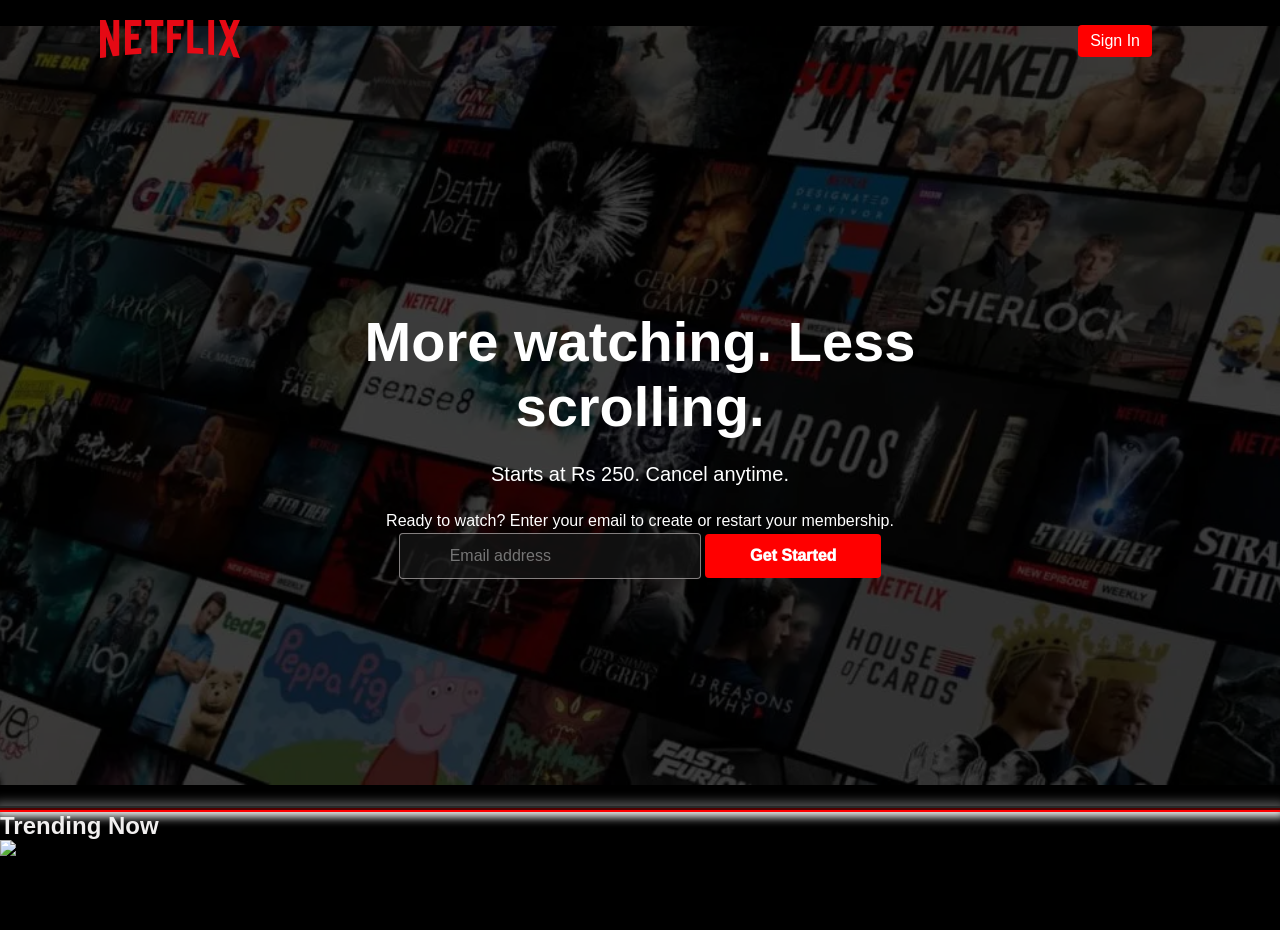
==== index.html @ 36a234db "Enhance styling and add trending section - Updated background size in style.css for better responsiv" ====
<!DOCTYPE html>
<html lang="en">

<head>
    <meta charset="UTF-8">
    <meta name="viewport" content="width=device-width, initial-scale=1.0">
    <title>Netflix</title>
    <link rel="stylesheet" href="./css/style.css">
</head>

<body>
    <div class="main">
        <nav>
            <span>
                <img src="./assets/images/logo.svg" alt="Netflix Logo">
            </span>
            <div>
                <button class="btn btn-red-sm">Sign In</button>
            </div>
        </nav>
        <div class="box"></div>
        <div class="hero">
            <span class="firstchild">More watching. Less</span>
            <span class="secondchild"> scrolling.</span>
            <span class="thirdchild"> Starts at Rs 250. Cancel anytime.</span>
            <span class="fourthchild">Ready to watch? Enter your email to create or restart your membership.</span>
            <div>
                <input type="text" placeholder="Email address">
                <button class="btn btn-red">Get Started </button>
            </div>
        </div>
        <div class="sepration"> 
        </div>
        <h2> Trending Now</h2>
        <div class="trending">
            <div class="card">
                <img src=url("./netflix_clone/assets/images/image_11.webp") alt=" 1">
            </div>
            <div class="card">
                <img src=url("./assets/images/trending/2.jpg") alt="">
            </div>
            <div class="card">
                <img src=url("./assets/images/trending/3.jpg") alt="">
            </div>
            <div class="card">
                <img src=url("./assets/images/trending/4.jpg") alt="">
            </div>
            <div class="card">
                <img src=url("./assets/images/trending/5.jpg") alt="">
            </div>
    </div>
    
</body>

</html>
---- css/style.css ----
@import url('https://fonts.googleapis.com/css2?family=Inter:ital,opsz,wght@0,14..32,100..900;1,14..32,100..900&display=swap');

* {
    padding: 0%;
    margin: 0%;
    font-family: "Open Sans", sans-serif;

}

body {
    background-color: black;
}

.main {
    background-image: url("../assets/images/background_image.webp");
    height: 90vh;
    position: relative;
    background-position: center center;
    background-repeat: no-repeat;
    background-size: max(1350px, 100vw);
}

.main .box {
    height: 100%;
    width: 100%;
    opacity: 0.69;
    position: absolute;
    top: 0;
    background-color: black;
}

nav {
    display: flex;
    align-items: center;
    justify-content: space-between;
    max-width: 90vw;
}

nav img {
    width: 140px;
    position: relative;
    z-index: 10;
    margin: 20px;
    margin-left: 100px;
}

nav button {
    position: relative;
    z-index: 10;


}

.hero {
    font-family: "Inter", sans-serif;
    height: calc(97% - 62px);
    display: flex;
    justify-content: center;
    align-items: center;
    flex-direction: column;
    color: white;
    position: relative;
    padding: 0px 30px;
    text-align: center;


}

.hero .firstchild {
    font-size: 56px;
    font-weight: 700;
    text-align:center;
}

.hero .secondchild {
    font-size: 56px;
    font-weight: 700;
     text-align:center;
}

.hero .thirdchild {
    font-size: 20px;
    font-weight: 500;
    line-height: 70px;
     text-align:center;
}

.hero .fourthchild {
    font-size: 16px;
    line-height: 24px;
     text-align:center;
    
}
.sepration{
    height:4px;
    background-color:red;
    border-top:2px solid grey;
    box-shadow: 0px 0px 10px 5px whitesmoke;
}
.btn{
    background-color: red;
    color: white;
    border:none;
    border-radius: 4px;
    padding: 10px 20px;
    font-size: 16px;
    cursor: pointer;
}
.btn-red{
    font-weight: 990;
    padding: 13px 45px;
    border-radius: 4px;

    
}
.btn-red-sm{
    font-weight: 400;
    border-radius: 4px;
    padding: 7px 12px;
}
input[type="text"]{
    padding: 13px 50px ;
    border-radius: 4px;
    background-color: rgba(23, 23, 23, 0.7);
    font-size: 16px;
    border: 1px solid rgba( 246,238,238,0.5);
}
h2{
    color:rgb(241, 239, 239);
}
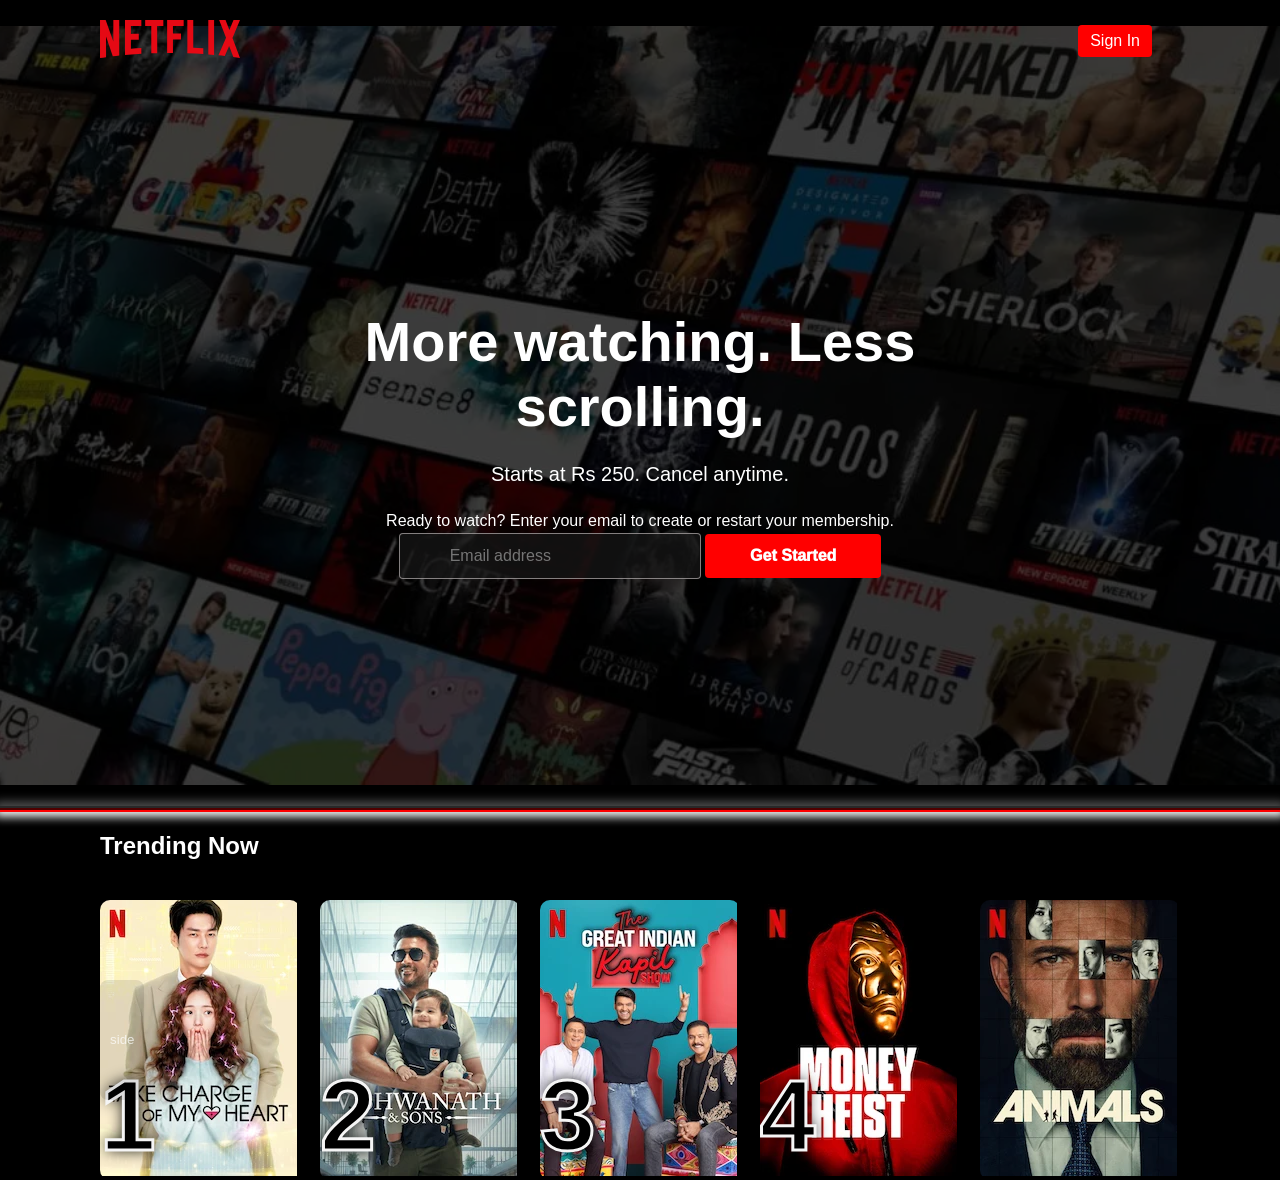
==== commit 9318ca74: "Add new image asset: image_15.webp" ====
--- a/index.html
+++ b/index.html
@@ -33,23 +33,29 @@
         </div>
         <h2> Trending Now</h2>
         <div class="trending">
+            <button class="arrow">side</button>
             <div class="card">
-                <img src=url("./netflix_clone/assets/images/image_11.webp") alt=" 1">
+                <div class="rank"> 1</div>
+                <img src="./assets/images/image_11.webp" alt=" 1">
             </div>
             <div class="card">
-                <img src=url("./assets/images/trending/2.jpg") alt="">
+                <div class="rank"> 2</div>
+                <img src="./assets/images/image_12.webp" alt="">
             </div>
             <div class="card">
-                <img src=url("./assets/images/trending/3.jpg") alt="">
+                <div class="rank"> 3</div>
+                <img src="./assets/images/image_14.webp" alt="">
             </div>
             <div class="card">
-                <img src=url("./assets/images/trending/4.jpg") alt="">
+                <div class="rank"> 4</div>
+                <img src="./assets/images/image_15.webp" alt="">
             </div>
             <div class="card">
-                <img src=url("./assets/images/trending/5.jpg") alt="">
+                <!-- <div class="rank"> 5</div> -->
+                <img src="./assets/images/image_13.webp" alt="">
             </div>
     </div>
-    
 </body>
 
 </html>
+
--- a/css/style.css
+++ b/css/style.css
@@ -126,5 +126,50 @@
     border: 1px solid rgba( 246,238,238,0.5);
 }
 h2{
-    color:rgb(241, 239, 239);
+    color: white;
+    padding: 20px 100px;
+}
+.trending{
+    display: flex;
+    justify-content: space-between;
+    margin: 20px 100px;
+    gap: 20px;
+    background-color: black;
+    border-radius: 10px;
+    position: relative;
+}
+.rank{
+    line-height: 0.8;
+    color: black;
+    font-family: Netflix Sans, Helvetica Neue, Segoe UI, Roboto, Ubuntu, sans-serif;
+    font-size: 100px;
+    font-weight: 900;
+    -webkit-text-stroke: 3px whitesmoke;
+    margin-right: -20px;
+    z-index: 1;
+    position:absolute;
+     bottom: 25px; 
+    text-shadow: 0px 0px 15px black;
+}
+.card{
+    position: relative;
+    width: 100%;
+    height: 100%;
+    border-radius: 10px;
+    overflow: hidden;
+    background-size: cover;
+}
+.arrow{
+    position: absolute;
+    top: 50%;
+    transform: translateY(-50%);
+    border: none;
+    padding: 10px;
+    cursor: pointer;
+    z-index: 2;
+    height: 7.5rem;
+    border-radius: 0.5rem;
+color: rgba(255, 255, 255, 0.7);
+    background-color: rgba(10, 10, 10, 0.1);
+    border-style: none;
 }
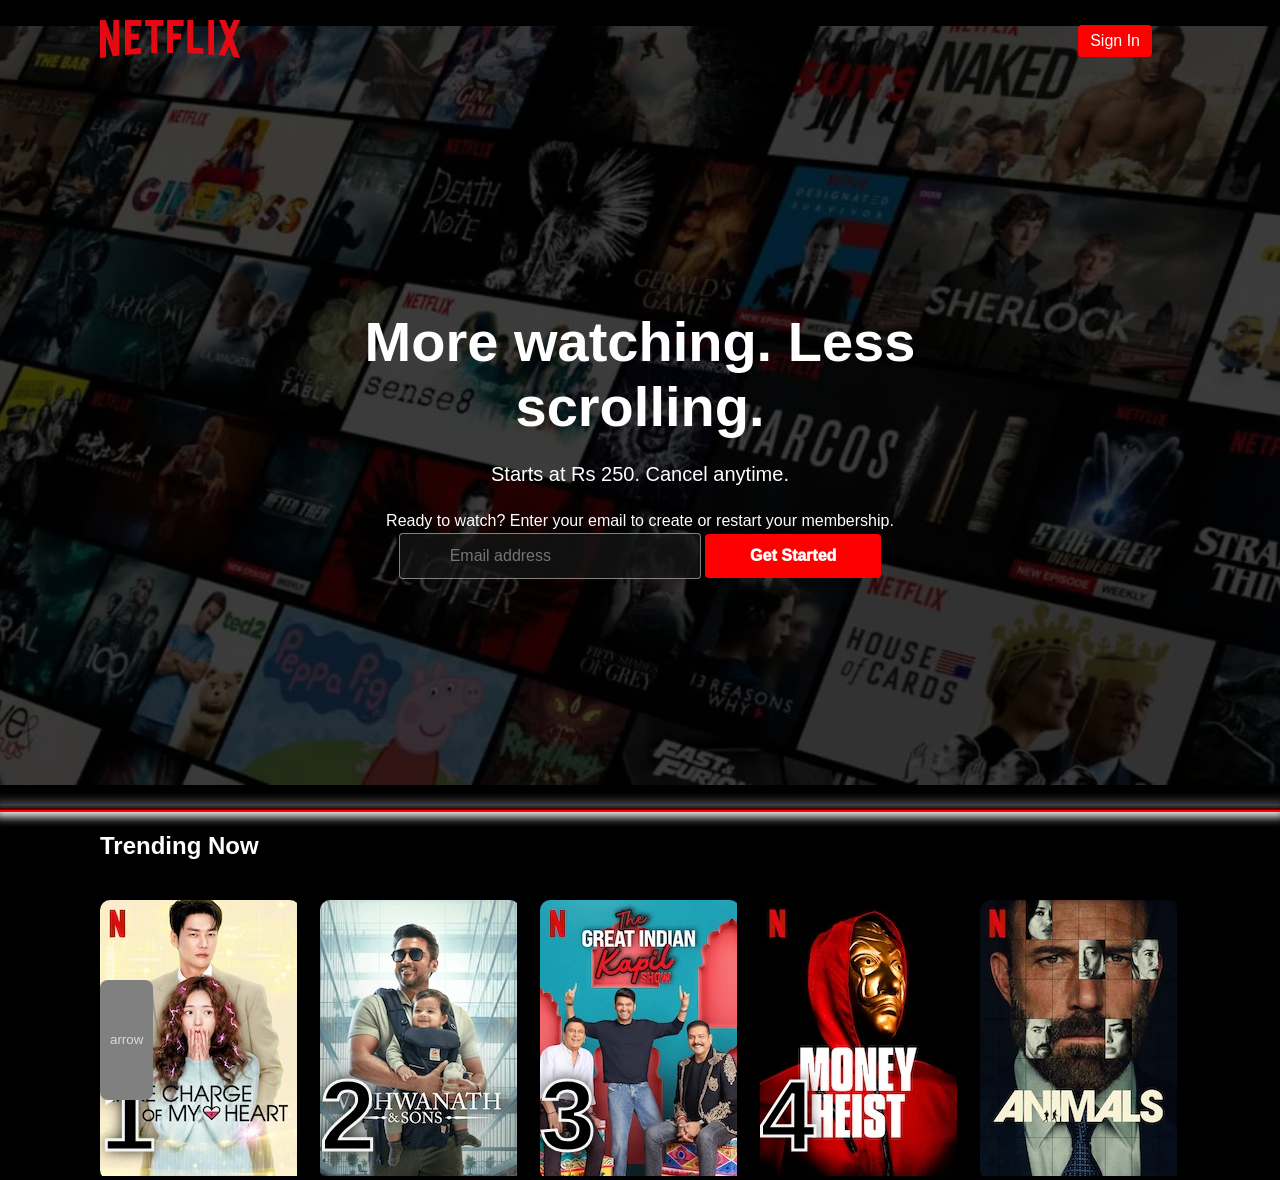
==== commit 62926584: "Fix button label from 'side' to 'arrow' for clarity" ====
--- a/index.html
+++ b/index.html
@@ -33,7 +33,7 @@
         </div>
         <h2> Trending Now</h2>
         <div class="trending">
-            <button class="arrow">side</button>
+            <button class="arrow">arrow</button>
             <div class="card">
                 <div class="rank"> 1</div>
                 <img src="./assets/images/image_11.webp" alt=" 1">
--- a/css/style.css
+++ b/css/style.css
@@ -170,6 +170,6 @@
     height: 7.5rem;
     border-radius: 0.5rem;
 color: rgba(255, 255, 255, 0.7);
-    background-color: rgba(10, 10, 10, 0.1);
+    background-color: grey;
     border-style: none;
 }
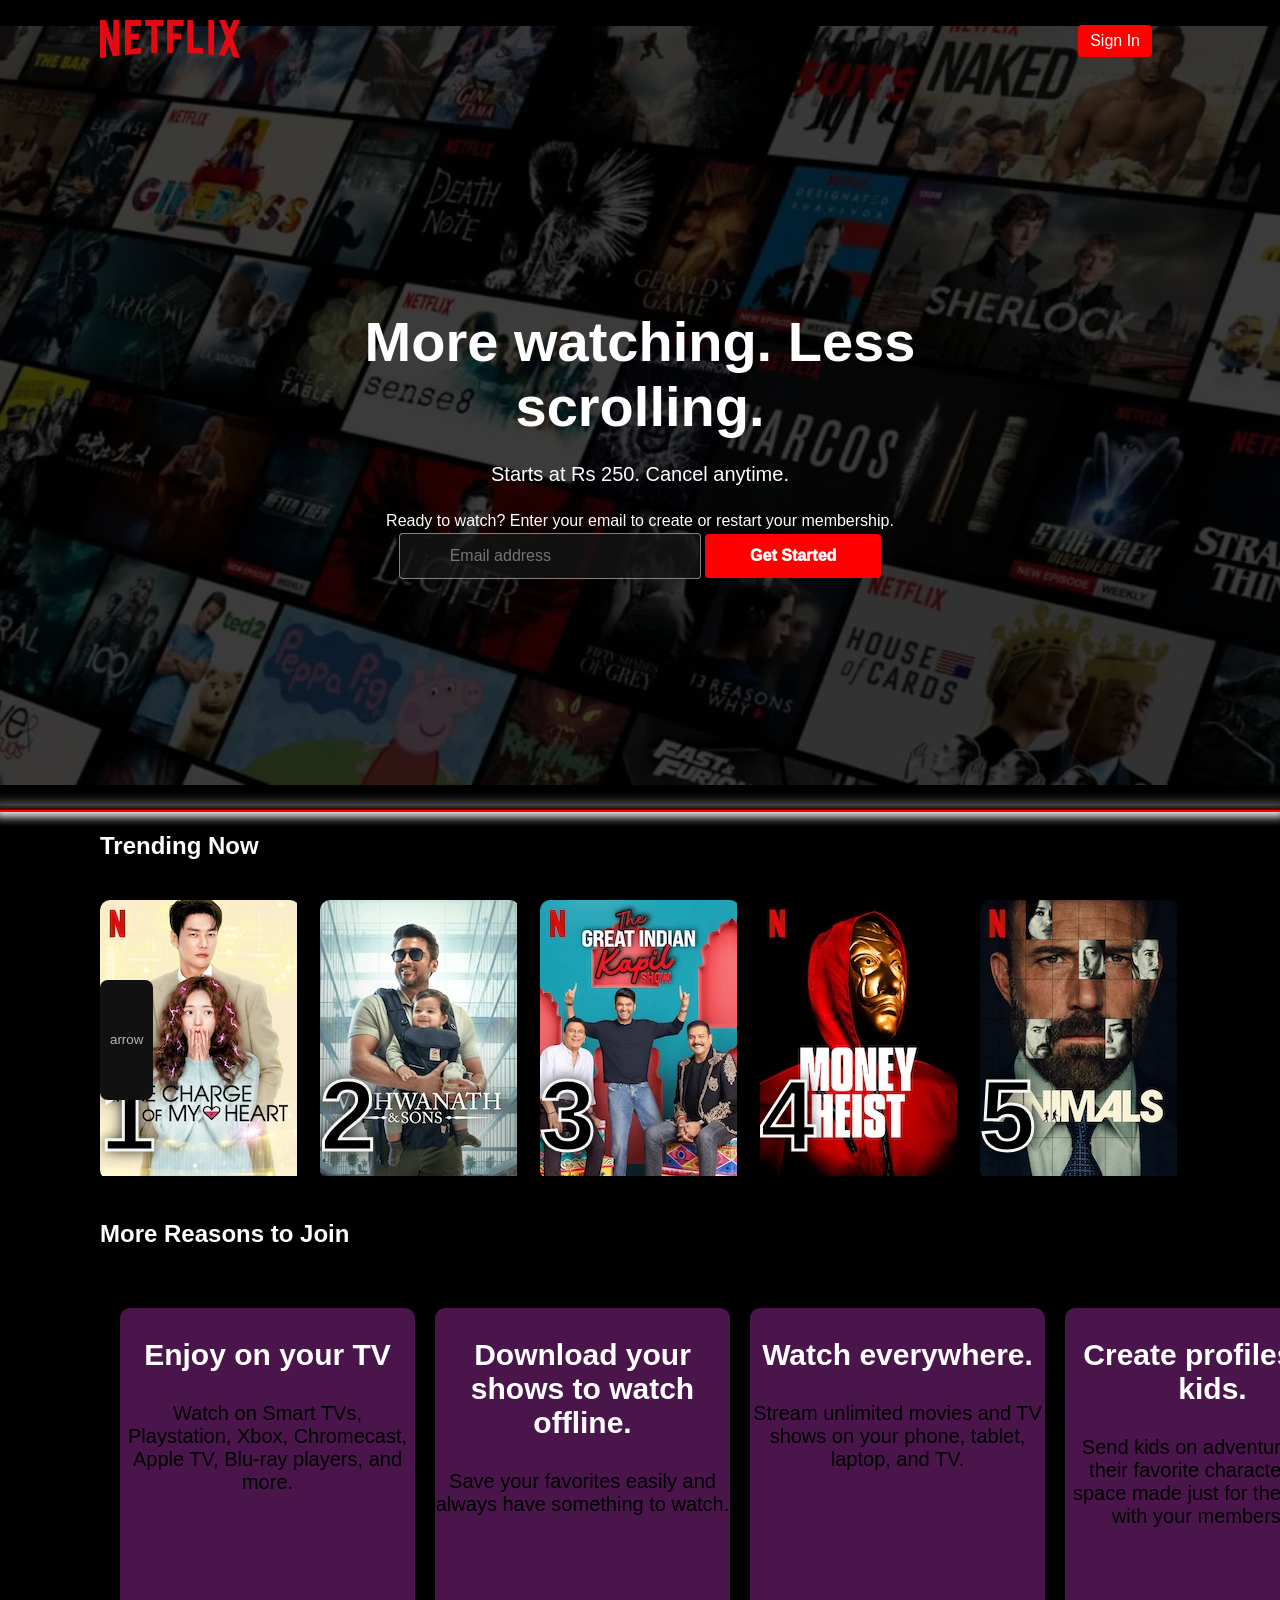
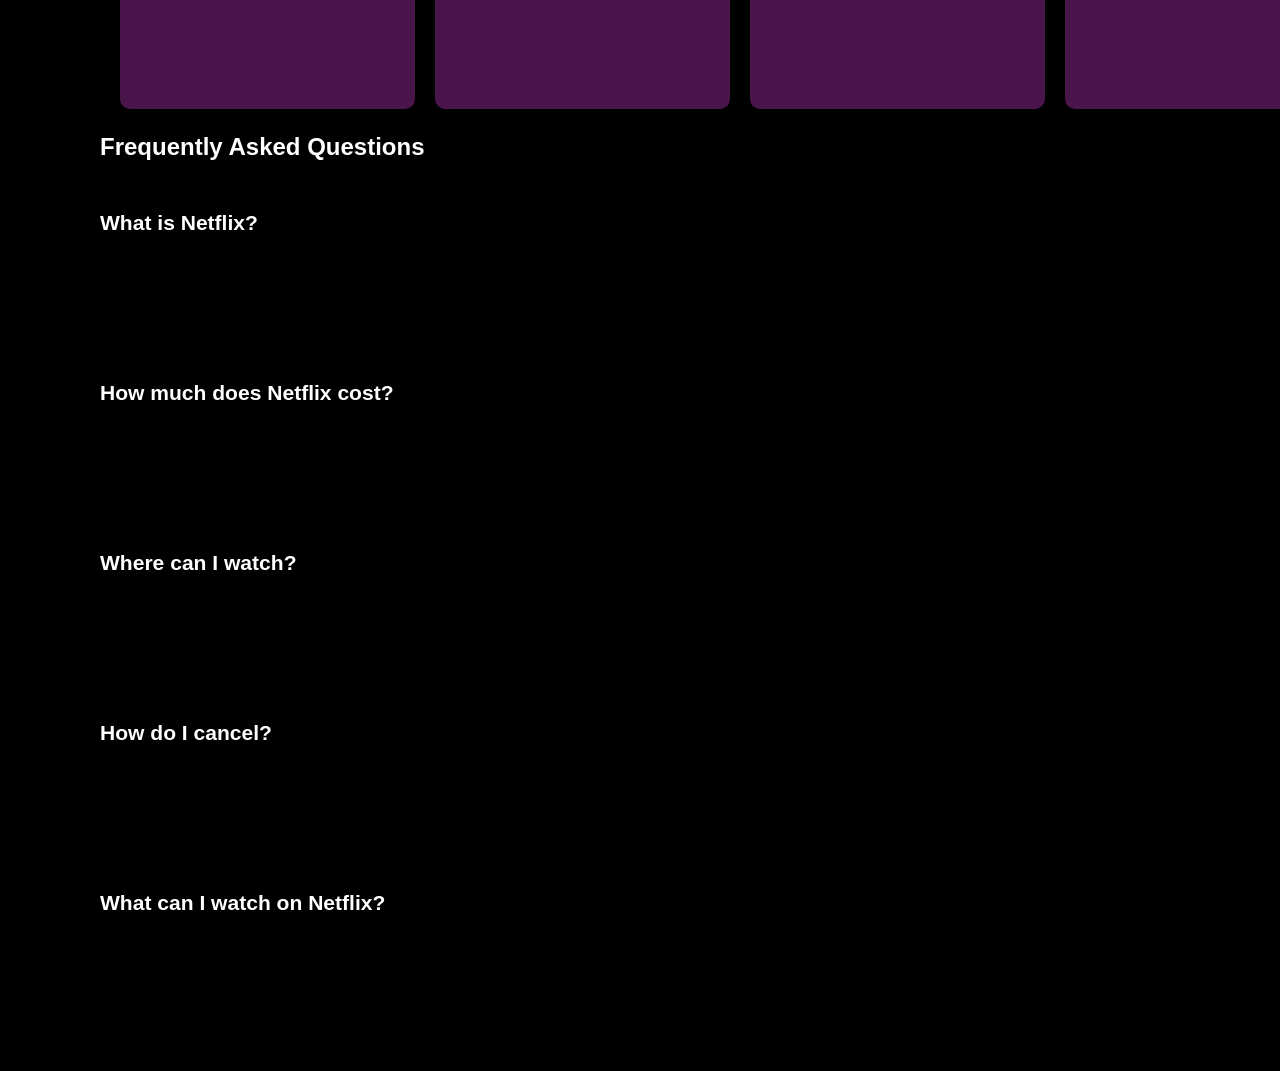
==== commit 6f82c378: "Add new image asset: image_17.webp" ====
--- a/index.html
+++ b/index.html
@@ -33,7 +33,6 @@
         </div>
         <h2> Trending Now</h2>
         <div class="trending">
-            <button class="arrow">arrow</button>
             <div class="card">
                 <div class="rank"> 1</div>
                 <img src="./assets/images/image_11.webp" alt=" 1">
@@ -51,11 +50,58 @@
                 <img src="./assets/images/image_15.webp" alt="">
             </div>
             <div class="card">
-                <!-- <div class="rank"> 5</div> -->
+                <div class="rank"> 5</div>
                 <img src="./assets/images/image_13.webp" alt="">
             </div>
+            <button class="arrow">arrow</button>
     </div>
+    <h2>More Reasons to Join</h2>
+    <div class="black" >
+        <div class="purple">
+            <h2>Enjoy on your TV</h2>
+            <p>Watch on Smart TVs, Playstation, Xbox, Chromecast, Apple TV, Blu-ray players, and more.</p>
+        </div>
+        <div class="purple">
+            <h2>Download your shows to watch offline.</h2>
+            <p>Save your favorites easily and always have something to watch.</p>
+            </div>
+            <div class="purple">
+            <h2>Watch everywhere.</h2>
+            <p>Stream unlimited movies and TV shows on your phone, tablet, laptop, and TV.</p>
+    </div>
+    <div class="purple">
+        <h2>Create profiles for kids.</h2>
+        <p>Send kids on adventures with their favorite characters in a space made just for them—free with your membership.</p>
+    </div>
+</div>
+<div class="ans">
+    <h2>Frequently Asked Questions</h2>
+    <div class="faq">
+        <div class="question what">
+           <span><h3>What is Netflix?</h3></span> 
+            <svg>netflix_clone/assets/icons/plus.html</svg>
+        </div>
+        <div class="question how">
+           <span><h3>How much does Netflix cost?</h3></span>
+            <svg>netflix_clone/assets/icons/plus.html</svg>
+        </div>
+        <div class="question where">
+            <span><h3>Where can I watch?</h3></span>
+            <svg>netflix_clone/assets/icons/plus.html</svg>
+        </div>
+        <div class="question cancel">
+            <span><h3>How do I cancel?</h3></span>
+            <svg>netflix_clone/assets/icons/plus.html</svg>
+        </div>
+        <div class="question can">
+            <span><h3>What can I watch on Netflix?</h3></span>
+            <svg>netflix_clone/assets/icons/plus.html</svg>
+        </div>
+        </div>
+
+
+
+</div>
 </body>
 
 </html>
-
--- a/css/style.css
+++ b/css/style.css
@@ -128,6 +128,7 @@
 h2{
     color: white;
     padding: 20px 100px;
+
 }
 .trending{
     display: flex;
@@ -157,7 +158,7 @@
     height: 100%;
     border-radius: 10px;
     overflow: hidden;
-    background-size: cover;
+    box-shadow: 0px 0px 10px 5px black;
 }
 .arrow{
     position: absolute;
@@ -166,10 +167,62 @@
     border: none;
     padding: 10px;
     cursor: pointer;
-    z-index: 2;
+    z-index: 3;
     height: 7.5rem;
     border-radius: 0.5rem;
-color: rgba(255, 255, 255, 0.7);
-    background-color: grey;
+    color: rgba(255, 255, 255, 0.7);
+    background-color: #111111;
     border-style: none;
-}+}
+.arrow:hover{
+    background-color: rgba(29, 28, 28, 0.1);
+}
+.black{display: flex;
+    justify-content: space-between;
+    background-color: black;
+    border-radius: 10px;
+    gap: 20px;
+    box-sizing: border-box;
+    padding: 20px 20px;
+    width: 100%;
+    max-width: 120rem;
+    height: 50%;
+    margin: 20px 100px;
+    z-index: 2;
+    font-family: "Inter", sans-serif;
+    font-size: 20px;
+    font-weight: 300;
+}
+
+.purple{
+    background-color: #4A154B ;
+    border-radius: 10px;
+    gap: 20px;
+    height: 110%;
+    box-sizing: border-box;
+    align-items: center;
+    text-align: center;
+    width: 35%;
+}
+.purple h2{
+    color:white;
+    padding: 30px 0px;}
+    h2{
+        color: white;
+        padding: 20px 100px;
+    }
+    .faq{
+        color: white;
+        padding: 20px 100px;
+    }
+    .faq .question{
+        display: flex;
+        justify-content: space-between;
+        font-size: 18px;
+        font-weight: 100;
+        padding: 10px 0px;
+    }
+    .faq .question:hover{
+        background-color: rgba(255, 255, 255, 0.1);
+        cursor: pointer;
+    }
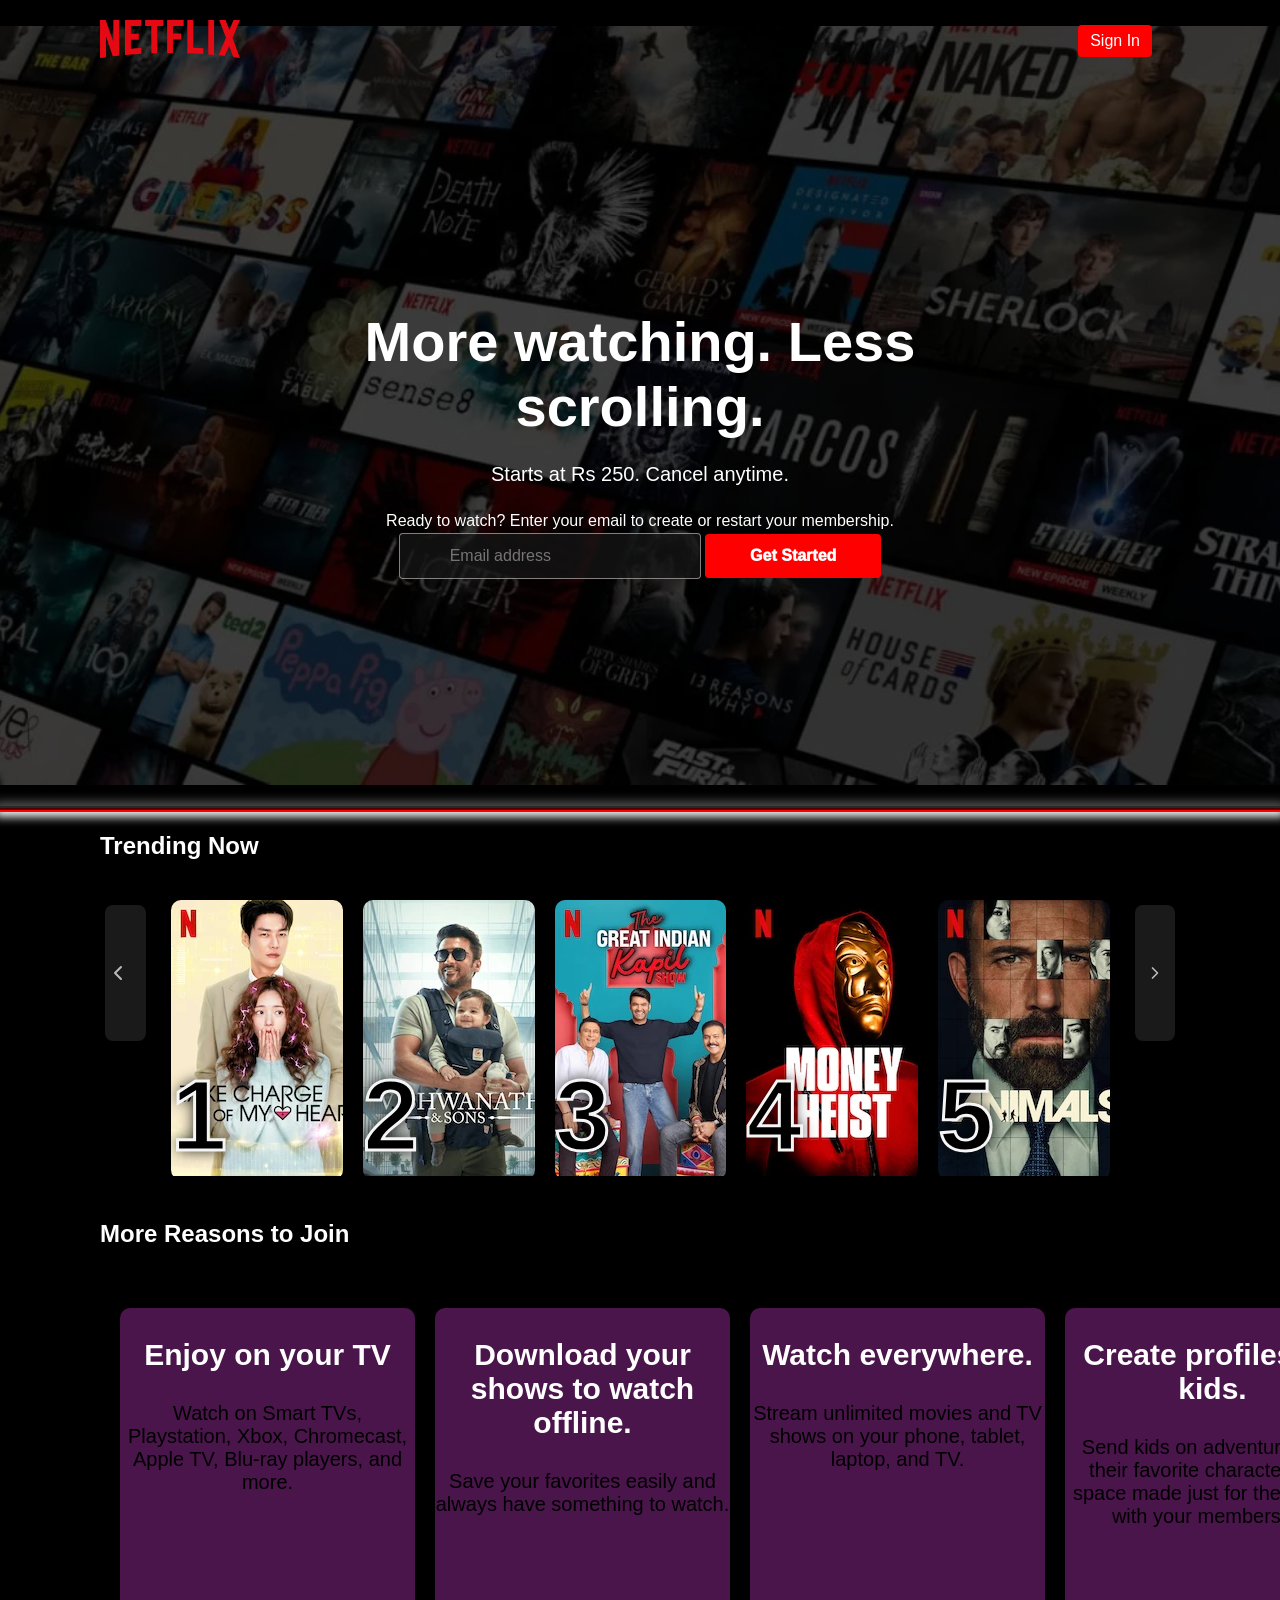
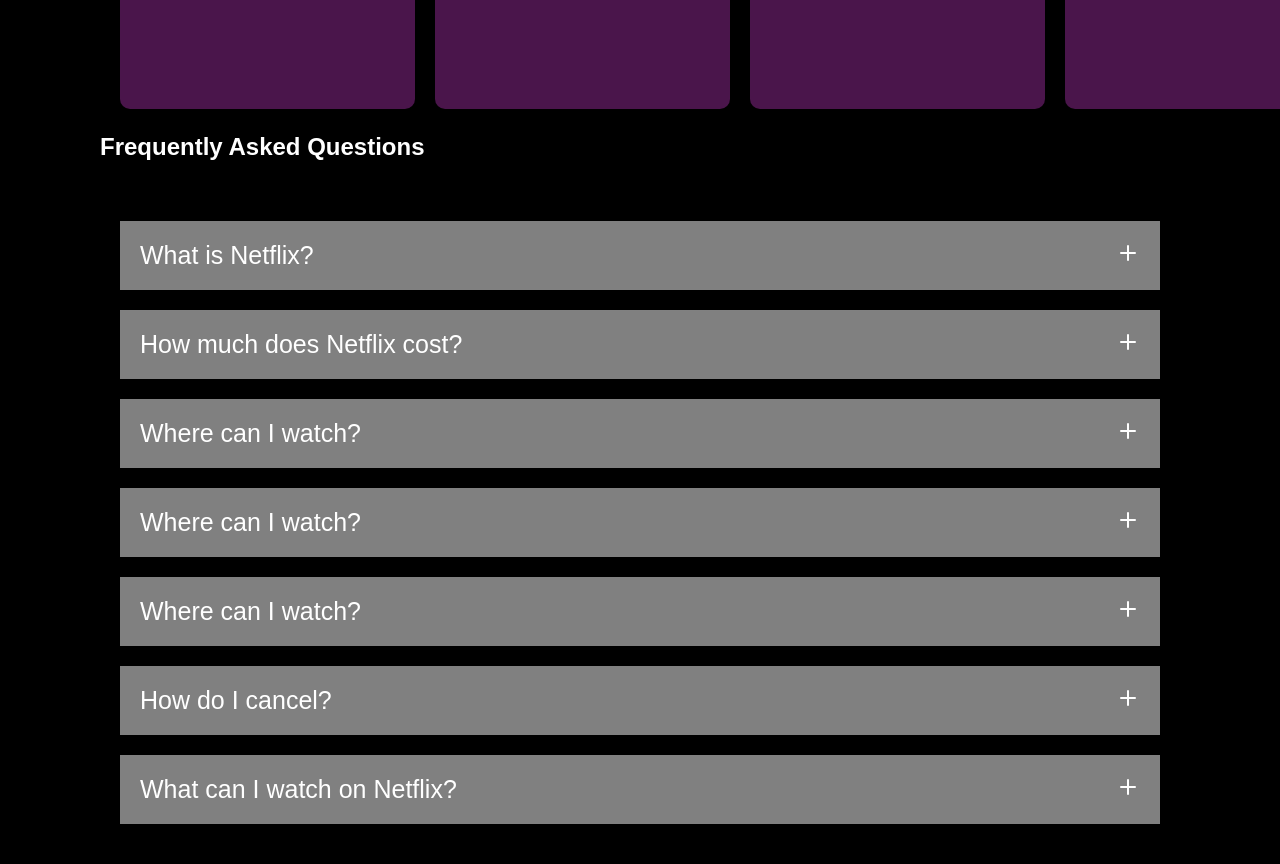
==== commit 38c919cf: "Enhance UI components and FAQ section - Updated styles for arrow buttons, including hover effects an" ====
--- a/index.html
+++ b/index.html
@@ -32,7 +32,22 @@
         <div class="sepration"> 
         </div>
         <h2> Trending Now</h2>
-        <div class="trending">
+                <div class="trending">
+                    <button class="arrow1"> 
+                        <svg
+  xmlns="http://www.w3.org/2000/svg"
+  width="24"
+  height="24"
+  viewBox="0 0 24 24"
+  fill="none"
+  stroke="currentColor"
+  stroke-width="2"
+  stroke-linecap="round"
+  stroke-linejoin="round"
+>
+  <path d="m15 18-6-6 6-6" />
+</svg>
+                    </button>
             <div class="card">
                 <div class="rank"> 1</div>
                 <img src="./assets/images/image_11.webp" alt=" 1">
@@ -52,8 +67,22 @@
             <div class="card">
                 <div class="rank"> 5</div>
                 <img src="./assets/images/image_13.webp" alt="">
-            </div>
-            <button class="arrow">arrow</button>
+                </div>
+            <button class="arrow">
+                <svg
+  xmlns="http://www.w3.org/2000/svg"
+  width="24"
+  height="24"
+  viewBox="0 0 24 24"
+  fill="none"
+  stroke="currentColor"
+  stroke-width="2"
+  stroke-linecap="round"
+  stroke-linejoin="round"
+>
+  <path d="m9 18 6-6-6-6" />
+</svg>
+            </button>
     </div>
     <h2>More Reasons to Join</h2>
     <div class="black" >
@@ -78,24 +107,123 @@
     <h2>Frequently Asked Questions</h2>
     <div class="faq">
         <div class="question what">
-           <span><h3>What is Netflix?</h3></span> 
-            <svg>netflix_clone/assets/icons/plus.html</svg>
+           <span>What is Netflix?</span> 
+           <svg xmlns="http://www.w3.org/2000/svg"
+  width="24"
+  height="24"
+  viewBox="0 0 24 24"
+  fill="none"
+  stroke="currentColor"
+  stroke-width="2"
+  stroke-linecap="round"
+  stroke-linejoin="round"
+>
+  <path d="M12 5v14" />
+  <path d="M5 12h14" />
+</svg>
         </div>
         <div class="question how">
-           <span><h3>How much does Netflix cost?</h3></span>
-            <svg>netflix_clone/assets/icons/plus.html</svg>
+           <span>How much does Netflix cost?</span>
+           <svg
+  xmlns="http://www.w3.org/2000/svg"
+  width="24"
+  height="24"
+  viewBox="0 0 24 24"
+  fill="none"
+  stroke="currentColor"
+  stroke-width="2"
+  stroke-linecap="round"
+  stroke-linejoin="round"
+>
+  <path d="M12 5v14" />
+  <path d="M5 12h14" />
+</svg>
+            
         </div>
         <div class="question where">
-            <span><h3>Where can I watch?</h3></span>
-            <svg>netflix_clone/assets/icons/plus.html</svg>
+            <span>Where can I watch?</span>
+            <svg
+  xmlns="http://www.w3.org/2000/svg"
+  width="24"
+  height="24"
+  viewBox="0 0 24 24"
+  fill="none"
+  stroke="currentColor"
+  stroke-width="2"
+  stroke-linecap="round"
+  stroke-linejoin="round"
+>
+  <path d="M12 5v14" />
+  <path d="M5 12h14" />
+</svg>
+        </div>
+        <div class="question can">
+            <span>Where can I watch?</span>
+            <svg
+  xmlns="http://www.w3.org/2000/svg"
+  width="24"
+  height="24"
+  viewBox="0 0 24 24"
+  fill="none"
+  stroke="currentColor"
+  stroke-width="2"
+  stroke-linecap="round"
+  stroke-linejoin="round"
+>
+  <path d="M12 5v14" />
+  <path d="M5 12h14" />
+</svg>
+        </div>
+        <div class="question watch">
+            <span>Where can I watch?</span>
+            <svg
+  xmlns="http://www.w3.org/2000/svg"
+  width="24"
+  height="24"
+  viewBox="0 0 24 24"
+  fill="none"
+  stroke="currentColor"
+  stroke-width="2"
+  stroke-linecap="round"
+  stroke-linejoin="round"
+>
+  <path d="M12 5v14" />
+  <path d="M5 12h14" />
+</svg>
         </div>
         <div class="question cancel">
-            <span><h3>How do I cancel?</h3></span>
-            <svg>netflix_clone/assets/icons/plus.html</svg>
-        </div>
-        <div class="question can">
-            <span><h3>What can I watch on Netflix?</h3></span>
-            <svg>netflix_clone/assets/icons/plus.html</svg>
+            <span>How do I cancel?</span>
+            <svg
+  xmlns="http://www.w3.org/2000/svg"
+  width="24"
+  height="24"
+  viewBox="0 0 24 24"
+  fill="none"
+  stroke="currentColor"
+  stroke-width="2"
+  stroke-linecap="round"
+  stroke-linejoin="round"
+>
+  <path d="M12 5v14" />
+  <path d="M5 12h14" />
+</svg>
+        </div>
+        <div class="question on">
+            <span>What can I watch on Netflix?</span>
+            <svg
+  xmlns="http://www.w3.org/2000/svg"
+  width="24"
+  height="24"
+  viewBox="0 0 24 24"
+  fill="none"
+  stroke="currentColor"
+  stroke-width="2"
+  stroke-linecap="round"
+  stroke-linejoin="round"
+>
+  <path d="M12 5v14" />
+  <path d="M5 12h14" />
+</svg>
         </div>
         </div>
 
--- a/css/style.css
+++ b/css/style.css
@@ -161,21 +161,26 @@
     box-shadow: 0px 0px 10px 5px black;
 }
 .arrow{
-    position: absolute;
-    top: 50%;
-    transform: translateY(-50%);
-    border: none;
+    margin-top: 10px;
+    height: 8.5rem;
+    width: 2.5rem;
+    border-radius: 0.5rem;
+    border-width: medium;
+    border-color: currentcolor;
+    display: flex;
+    -webkit-box-align: center;
+    border-style: none;
+    align-items: center;
     padding: 10px;
+    margin: 5px;
+    transition: background-color 0.2s ease-in-out, color 0.2s ease-in-out;
+    color: rgba(255, 255, 255, 0.7);
+    background-color: rgba(255, 255, 255, 0.1);
     cursor: pointer;
-    z-index: 3;
-    height: 7.5rem;
-    border-radius: 0.5rem;
-    color: rgba(255, 255, 255, 0.7);
-    background-color: #111111;
-    border-style: none;
-}
-.arrow:hover{
-    background-color: rgba(29, 28, 28, 0.1);
+}
+
+.arrow1:hover{
+    background-color: grey;
 }
 .black{display: flex;
     justify-content: space-between;
@@ -214,15 +219,95 @@
     .faq{
         color: white;
         padding: 20px 100px;
+        margin: 0%;
+        gap: 30px;
     }
     .faq .question{
         display: flex;
         justify-content: space-between;
-        font-size: 18px;
-        font-weight: 100;
-        padding: 10px 0px;
+        font-size: 25px;
+        font-weight: 200;
+    
+
     }
     .faq .question:hover{
-        background-color: rgba(255, 255, 255, 0.1);
+        background-color: rgba(53, 51, 51, 0.1);
         cursor: pointer;
-    }+    }
+     .arrow1{
+        height: 8.5rem;
+        margin-top: 10px;
+    width: 15.5rem;
+    border-radius: 0.5rem;
+    border-width: medium;
+    border-style: none;
+    border-color: currentcolor;
+    border-image: none;
+    display: flex;
+    -webkit-box-align:center;
+    align-items: center;
+    padding: 1px;
+    margin: 5px;
+    transition: background-color 0.2s ease-in-out, color 0.2s ease-in-out;
+    color: rgba(255, 255, 255, 0.7);
+    background-color: rgba(255, 255, 255, 0.1);
+    cursor: pointer;
+}
+.arrow:hover{
+    background-color: grey;
+}
+.what{padding: 20px;
+    margin: 20px;
+gap: 30px;
+background-color: grey;
+border: 2px;
+border-color: grey;
+}
+.how{
+    padding: 20px;
+    margin: 20px;
+gap: 30px;
+background-color: grey;
+border: 2px;
+border-color: grey;
+}
+.cancel{
+    padding: 20px;
+    margin: 20px;
+gap: 30px;
+background-color: grey;
+border: 2px;
+border-color: grey; 
+}
+.where{
+    padding: 20px;
+    margin: 20px;
+gap: 30px;
+background-color: grey;
+border: 2px;
+border-color: grey;
+}
+.on{
+    padding: 20px;
+    margin: 20px;
+gap: 30px;
+background-color: grey;
+border: 2px;
+border-color: grey;
+}
+.can{
+    padding: 20px;
+    margin: 20px;
+gap: 30px;
+background-color: grey;
+border: 2px;
+border-color: grey;
+}
+.watch{
+    padding: 20px;
+    margin: 20px;
+gap: 30px;
+background-color: grey;
+border: 2px;
+border-color: grey;
+}
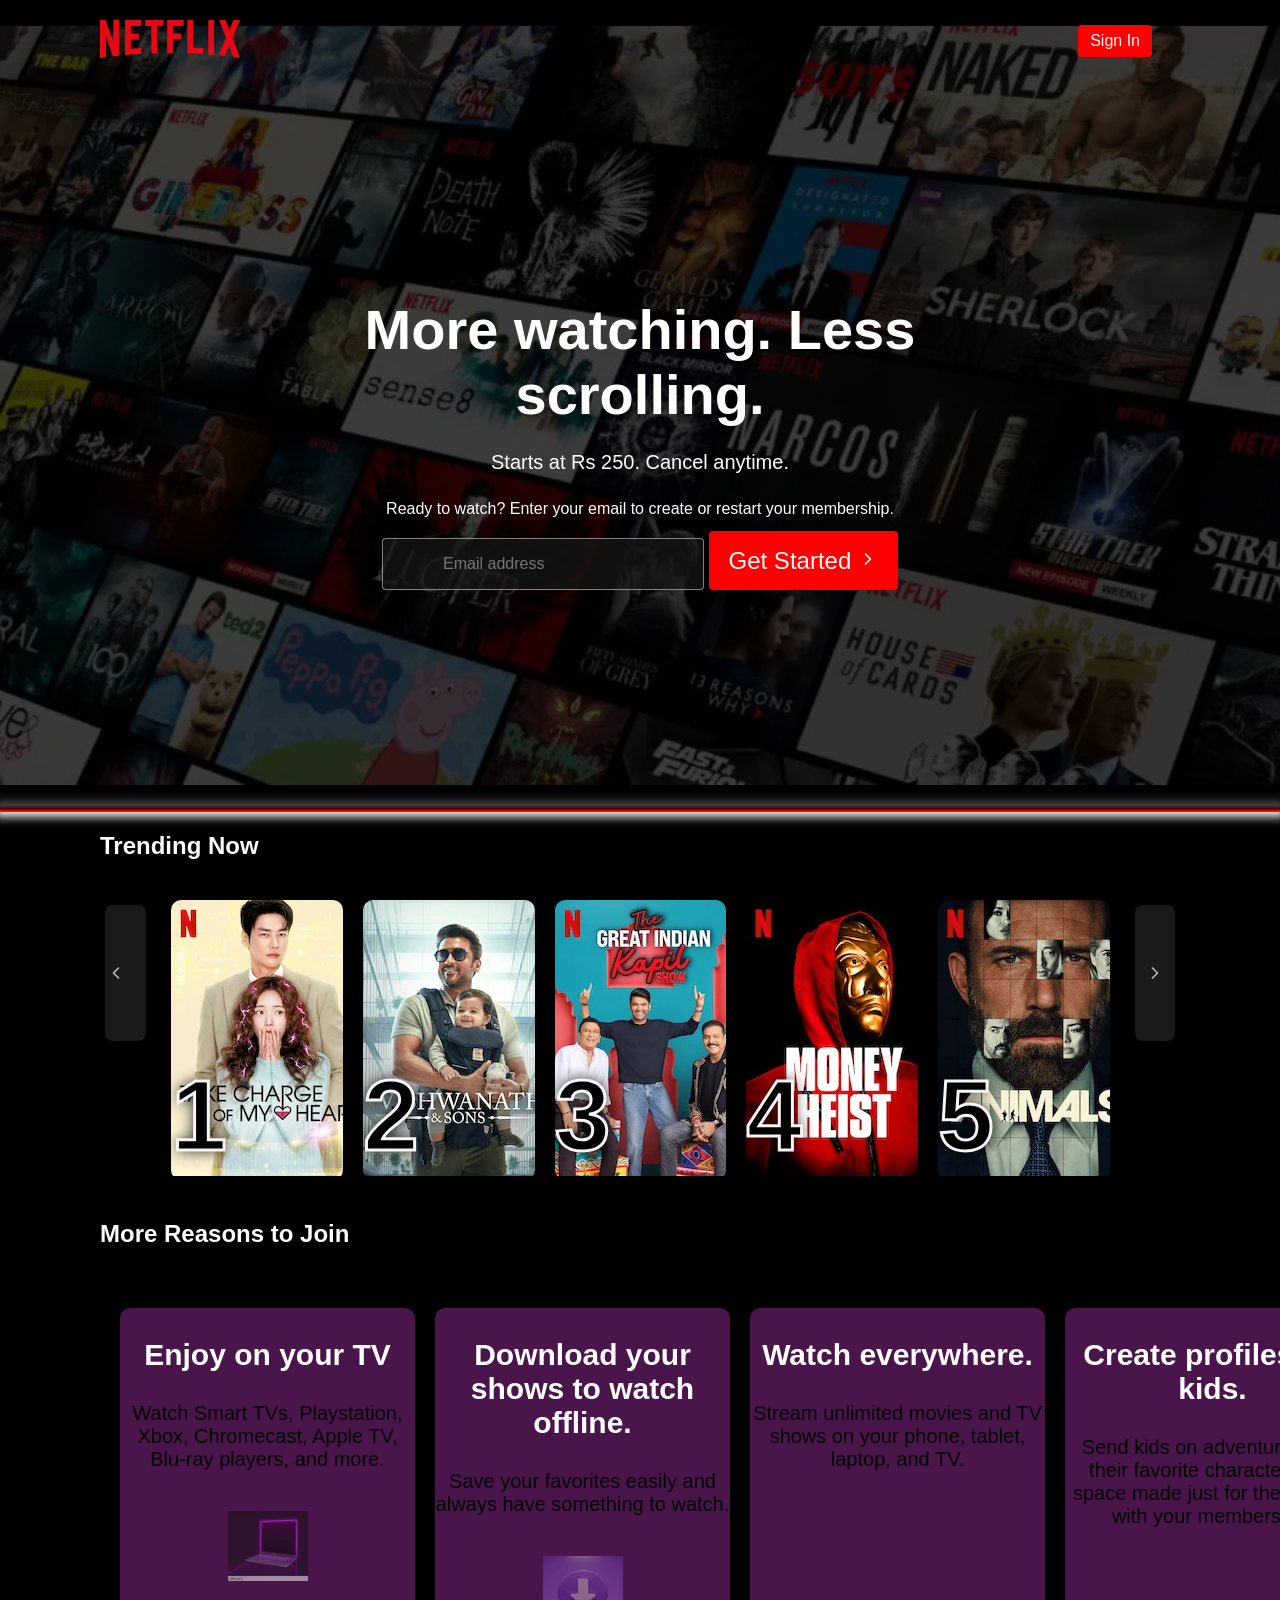
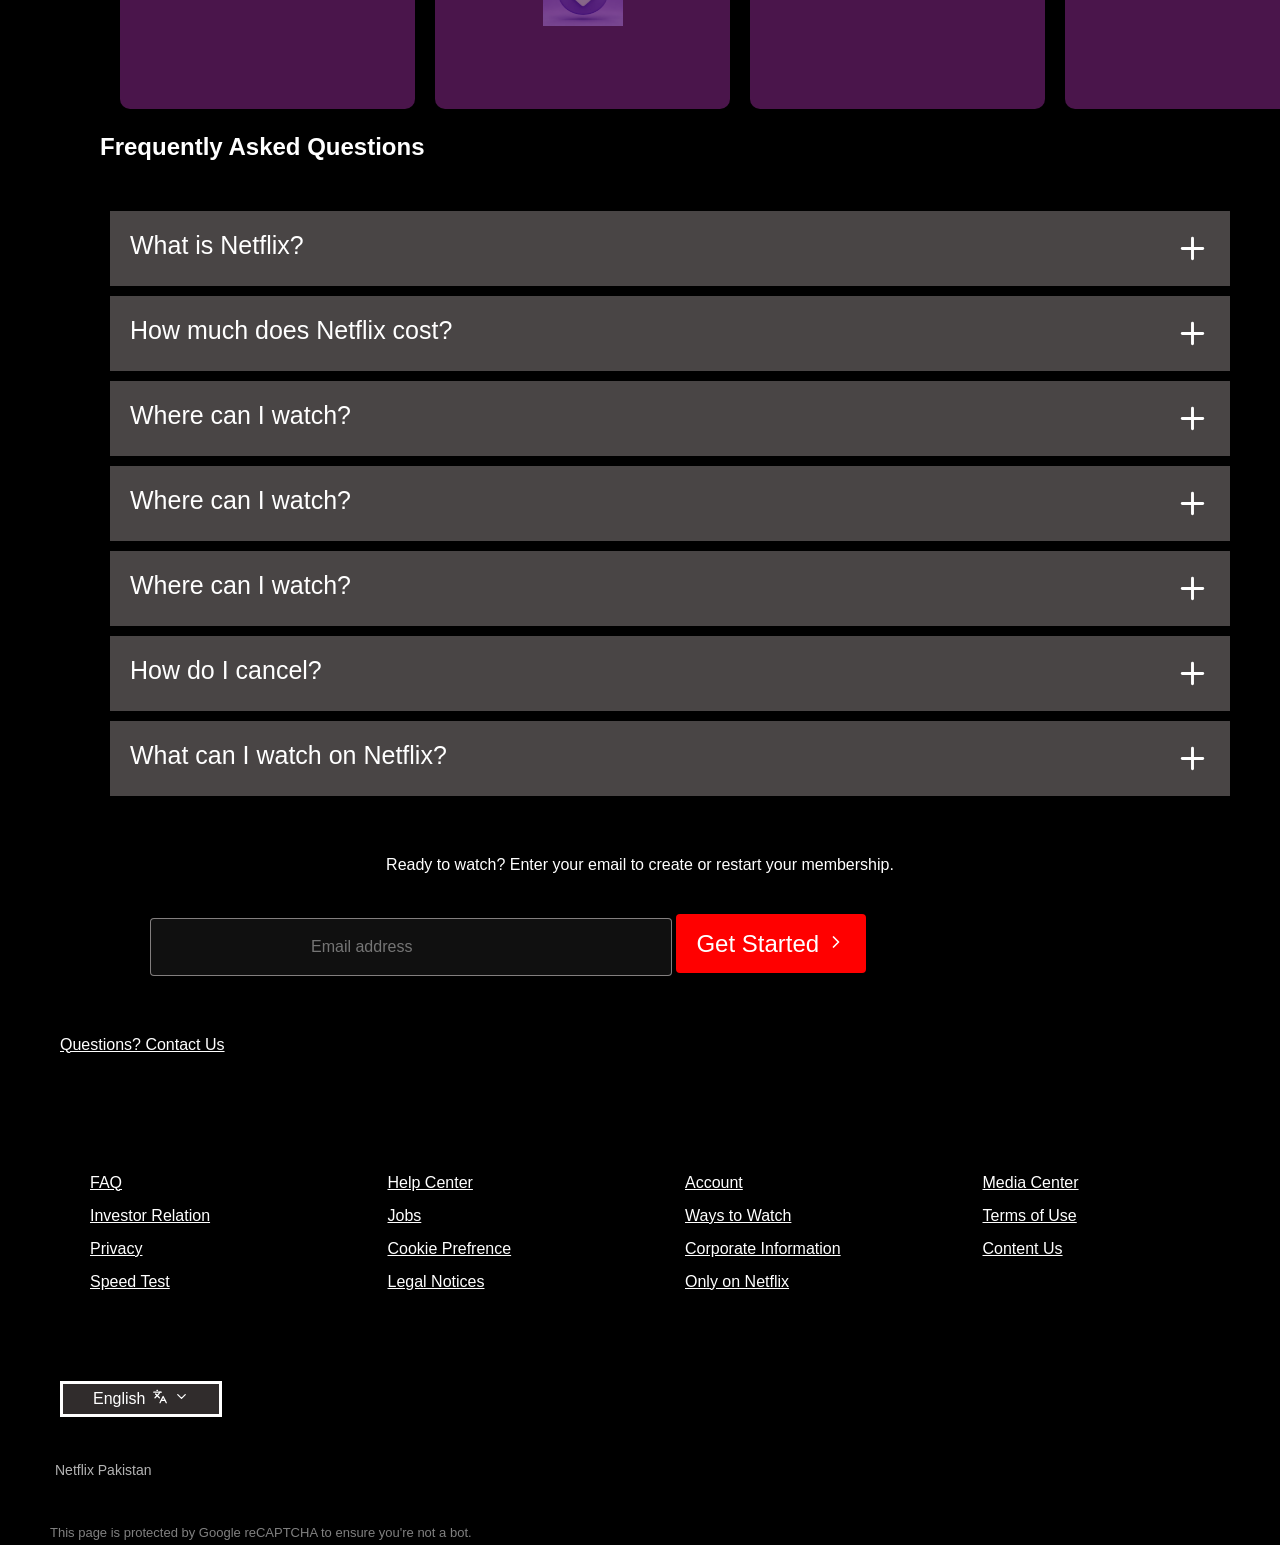
==== commit 87fa45a8: "Add new image assets: arrow-image.jfif and image_comp.jfif" ====
--- a/index.html
+++ b/index.html
@@ -26,7 +26,21 @@
             <span class="fourthchild">Ready to watch? Enter your email to create or restart your membership.</span>
             <div>
                 <input type="text" placeholder="Email address">
-                <button class="btn btn-red">Get Started </button>
+                <button class="btn btn-red">Get Started 
+                    <svg
+  xmlns="http://www.w3.org/2000/svg"
+  width="20"
+  height="20"
+  viewBox="0 0 24 24"
+  fill="none"
+  stroke="currentColor"
+  stroke-width="2"
+  stroke-linecap="round"
+  stroke-linejoin="round"
+>
+  <path d="m9 18 6-6-6-6" />
+</svg>
+                </button>
             </div>
         </div>
         <div class="sepration"> 
@@ -36,8 +50,8 @@
                     <button class="arrow1"> 
                         <svg
   xmlns="http://www.w3.org/2000/svg"
-  width="24"
-  height="24"
+  width="20"
+  height="20"
   viewBox="0 0 24 24"
   fill="none"
   stroke="currentColor"
@@ -71,8 +85,8 @@
             <button class="arrow">
                 <svg
   xmlns="http://www.w3.org/2000/svg"
-  width="24"
-  height="24"
+  width="20"
+  height="20"
   viewBox="0 0 24 24"
   fill="none"
   stroke="currentColor"
@@ -88,11 +102,13 @@
     <div class="black" >
         <div class="purple">
             <h2>Enjoy on your TV</h2>
-            <p>Watch on Smart TVs, Playstation, Xbox, Chromecast, Apple TV, Blu-ray players, and more.</p>
+            <p>Watch Smart TVs, Playstation, Xbox, Chromecast, Apple TV, Blu-ray players, and more.</p>
+            <img class="computer" src="./assets/images/image_comp.jfif" alt="A television displaying streaming content, representing watching shows on a TV.">
         </div>
         <div class="purple">
             <h2>Download your shows to watch offline.</h2>
             <p>Save your favorites easily and always have something to watch.</p>
+            <img class="offline" src="./assets/images/arrow-image.jfif" alt="">
             </div>
             <div class="purple">
             <h2>Watch everywhere.</h2>
@@ -109,8 +125,8 @@
         <div class="question what">
            <span>What is Netflix?</span> 
            <svg xmlns="http://www.w3.org/2000/svg"
-  width="24"
-  height="24"
+  width="35"
+  height="35"
   viewBox="0 0 24 24"
   fill="none"
   stroke="currentColor"
@@ -126,8 +142,8 @@
            <span>How much does Netflix cost?</span>
            <svg
   xmlns="http://www.w3.org/2000/svg"
-  width="24"
-  height="24"
+  width="35"
+  height="35"
   viewBox="0 0 24 24"
   fill="none"
   stroke="currentColor"
@@ -144,8 +160,8 @@
             <span>Where can I watch?</span>
             <svg
   xmlns="http://www.w3.org/2000/svg"
-  width="24"
-  height="24"
+  width="35"
+  height="35"
   viewBox="0 0 24 24"
   fill="none"
   stroke="currentColor"
@@ -161,8 +177,8 @@
             <span>Where can I watch?</span>
             <svg
   xmlns="http://www.w3.org/2000/svg"
-  width="24"
-  height="24"
+  width="35"
+  height="35"
   viewBox="0 0 24 24"
   fill="none"
   stroke="currentColor"
@@ -178,8 +194,8 @@
             <span>Where can I watch?</span>
             <svg
   xmlns="http://www.w3.org/2000/svg"
-  width="24"
-  height="24"
+  width="35"
+  height="35"
   viewBox="0 0 24 24"
   fill="none"
   stroke="currentColor"
@@ -195,8 +211,8 @@
             <span>How do I cancel?</span>
             <svg
   xmlns="http://www.w3.org/2000/svg"
-  width="24"
-  height="24"
+  width="35"
+  height="35"
   viewBox="0 0 24 24"
   fill="none"
   stroke="currentColor"
@@ -212,24 +228,112 @@
             <span>What can I watch on Netflix?</span>
             <svg
   xmlns="http://www.w3.org/2000/svg"
-  width="24"
-  height="24"
-  viewBox="0 0 24 24"
-  fill="none"
-  stroke="currentColor"
-  stroke-width="2"
-  stroke-linecap="round"
-  stroke-linejoin="round"
->
-  <path d="M12 5v14" />
-  <path d="M5 12h14" />
-</svg>
-        </div>
-        </div>
-
-
-
+  width="35"
+  height="35"
+  viewBox="0 0 24 24"
+  fill="none"
+  stroke="currentColor"
+  stroke-width="2"
+  stroke-linecap="round"
+  stroke-linejoin="round"
+>
+  <path d="M12 5v14" />
+  <path d="M5 12h14" />
+</svg>
+        </div>
+        </div>
 </div>
+<p class="p">Ready to watch? Enter your email to create or restart your membership.</p>
+<div class="end">
+ <input type="text" placeholder="Email address">
+<button class="btn btn-red">Get Started 
+    <svg
+  xmlns="http://www.w3.org/2000/svg"
+  width="20"
+  height="20"
+  viewBox="0 0 24 24"
+  fill="none"
+  stroke="currentColor"
+  stroke-width="2"
+  stroke-linecap="round"
+  stroke-linejoin="round"
+>
+  <path d="m9 18 6-6-6-6" />
+</svg>
+</button>
+</div>
+
+<div class="ooo">
+    <a href="?"> Questions? Contact Us</a>
+</div>
+
+<footer>
+<div class="footer-item">
+        <a href="FAQ">FAQ</a>
+        <a href="FAQ">Investor Relation</a>
+        <a href="FAQ"> Privacy</a>
+        <a href="FAQ"> Speed Test</a>
+    </div>
+
+    <div class="footer-item">
+        <a href="FAQ">Help Center</a>
+        <a href="FAQ">Jobs</a>
+        <a href="FAQ"> Cookie Prefrence</a>
+        <a href="FAQ"> Legal Notices</a>
+    </div>
+
+    <div class="footer-item">
+        <a href="FAQ">Account</a>
+        <a href="FAQ">Ways to Watch</a>
+        <a href="FAQ"> Corporate Information</a>
+        <a href="FAQ"> Only on Netflix</a>
+    </div>
+
+     <div class="footer-item">
+        <a href="FAQ">Media Center</a>
+        <a href="FAQ">Terms of Use</a>
+        <a href="FAQ">Content Us</a>
+    </div>
+</footer>
+<button class="english"> English
+    <svg
+  xmlns="http://www.w3.org/2000/svg"
+  width="20"
+  height="15"
+  viewBox="0 0 24 24"
+  fill="none"
+  stroke="currentColor"
+  stroke-width="2"
+  stroke-linecap="round"
+  stroke-linejoin="round"
+>
+  <path d="M14 18h6" />
+  <path d="M2 5h12" />
+  <path d="m22 22-5-10-5 10" />
+  <path d="m4 14 6-6 2-3" />
+  <path d="m5 8 6 6" />
+  <path d="M7 2h1" />
+</svg>
+<svg
+  xmlns="http://www.w3.org/2000/svg"
+  width="15"
+  height="15"
+  viewBox="0 0 24 24"
+  fill="none"
+  stroke="currentColor"
+  stroke-width="2"
+  stroke-linecap="round"
+  stroke-linejoin="round"
+>
+  <path d="m6 9 6 6 6-6" />
+</svg>
+</button>
+<p class="line">
+    Netflix Pakistan
+</p>
+<span class="last">
+    This page is protected by Google reCAPTCHA to ensure you're not a bot.
+</span>
 </body>
 
 </html>
--- a/css/style.css
+++ b/css/style.css
@@ -102,14 +102,18 @@
     color: white;
     border:none;
     border-radius: 4px;
-    padding: 10px 20px;
+    padding: 13px 20px;
     font-size: 16px;
     cursor: pointer;
 }
 .btn-red{
-    font-weight: 990;
-    padding: 13px 45px;
     border-radius: 4px;
+font-family: "Netflix Sans", "Helvetica Neue", "Segoe UI", Roboto, Ubuntu, sans-serif;
+font-size: 24px;
+font-weight: 500;
+line-height: 33px;
+color: #fff;
+margin-top: 10px;
 
     
 }
@@ -119,11 +123,15 @@
     padding: 7px 12px;
 }
 input[type="text"]{
-    padding: 13px 50px ;
+    padding: 13px 60px ;
     border-radius: 4px;
     background-color: rgba(23, 23, 23, 0.7);
-    font-size: 16px;
     border: 1px solid rgba( 246,238,238,0.5);
+font-family: "Netflix Sans", "Helvetica Neue", "Segoe UI", Roboto, Ubuntu, sans-serif;
+font-size: 16px;
+font-weight: 400;
+line-height: 24px;
+color: #fff;
 }
 h2{
     color: white;
@@ -257,57 +265,154 @@
     background-color: grey;
 }
 .what{padding: 20px;
-    margin: 20px;
-gap: 30px;
-background-color: grey;
-border: 2px;
-border-color: grey;
+    margin: 10px;
+gap: 30px;
+background-color: rgb(73, 69, 69);
+border: 2px;
+border-color: grey;
+width: 100%;
 }
 .how{
     padding: 20px;
-    margin: 20px;
-gap: 30px;
-background-color: grey;
-border: 2px;
-border-color: grey;
+    margin: 10px;
+gap: 30px;
+background-color:rgb(73, 69, 69);
+border: 2px;
+border-color: grey;
+width: 100%;
 }
 .cancel{
     padding: 20px;
-    margin: 20px;
-gap: 30px;
-background-color: grey;
+    margin: 10px;
+gap: 30px;
+background-color: rgb(73, 69, 69);
 border: 2px;
 border-color: grey; 
+width: 100%;
 }
 .where{
     padding: 20px;
-    margin: 20px;
-gap: 30px;
-background-color: grey;
-border: 2px;
-border-color: grey;
+    margin: 10px;
+gap: 30px;
+background-color: rgb(73, 69, 69);
+border: 2px;
+border-color: grey;
+width: 100%;
 }
 .on{
     padding: 20px;
-    margin: 20px;
-gap: 30px;
-background-color: grey;
-border: 2px;
-border-color: grey;
+    margin: 10px;
+gap: 30px;
+background-color: rgb(73, 69, 69);
+border: 2px;
+border-color: grey;
+width: 100%;
 }
 .can{
     padding: 20px;
-    margin: 20px;
-gap: 30px;
-background-color: grey;
-border: 2px;
-border-color: grey;
+    margin: 10px;
+gap: 30px;
+background-color: rgb(73, 69, 69);
+border: 2px;
+border-color: grey;
+width: 100%;
 }
 .watch{
     padding: 20px;
-    margin: 20px;
-gap: 30px;
-background-color: grey;
-border: 2px;
-border-color: grey;
+    margin: 10px;
+gap: 30px;
+background-color: rgb(73, 69, 69);
+border: 2px;
+border-color: grey;
+width: 100%;
+}
+.p{
+    color: white;
+    margin: 10px;
+    padding: 20px;
+    text-align: center ;
+}
+.end{input[type="text"]{
+    padding: 16px 160px ;
+    border-radius: 4px;
+    background-color: rgba(23, 23, 23, 0.7);
+    font-size: 16px;
+    border: 1px solid rgba( 246,238,238,0.5);
+    align-items: center;
+    margin-left: 150px;
+
+}
+
+}
+footer{
+    display: grid;
+    grid-template-columns: 1fr 1fr 1fr 1fr;
+    max-width: 100vw;
+    margin: 80px;
+    gap: 70px;
+
+}
+.footer-item{
+    display: flex;
+    flex-direction: column;
+    gap: 15px;
+    padding: 10px;
+
+
+}
+footer .footer-item a{
+    color: #fff;
+}
+.ooo{
+    margin: 30px;
+    padding: 30px;
+
+}
+.ooo a{
+    color: #fff;
+}
+.english{
+    font-family: "Netflix Sans", "Helvetica Neue", "Segoe UI", Roboto, Ubuntu, sans-serif;
+font-size: 16px;
+font-weight: 400;
+line-height: 20px;
+color: #fff;
+border: 3px solid white;
+background-color: rgb(48, 44, 44);
+margin-left: 60px;
+padding: 5px 30px;
+cursor: pointer;
+}
+.english:hover{
+    background-color: rgb(10, 10, 10);
+}
+.line{
+    font-family: "Netflix Sans", "Helvetica Neue", "Segoe UI", Roboto, Ubuntu, sans-serif;
+font-size: 14px;
+font-weight: 400;
+color: #ffffffb3;
+margin: 25px 35px;
+padding: 20px;
+
+}
+.last{
+    font-family: "Netflix Sans", "Helvetica Neue", "Segoe UI", Roboto, Ubuntu, sans-serif;
+font-size: 13px;
+font-weight: 400;
+line-height: 20px;
+color: #ffffff80;
+margin: 0px 45px;
+padding: 5px;
+}
+.computer{
+    width: 80px;
+    height: 70px;
+    margin: 40px;
+    opacity: 0.5;
+}
+.offline{
+    width: 80px;
+    height: 70px;
+    margin: 40px;
+    opacity: 0.5;
 }
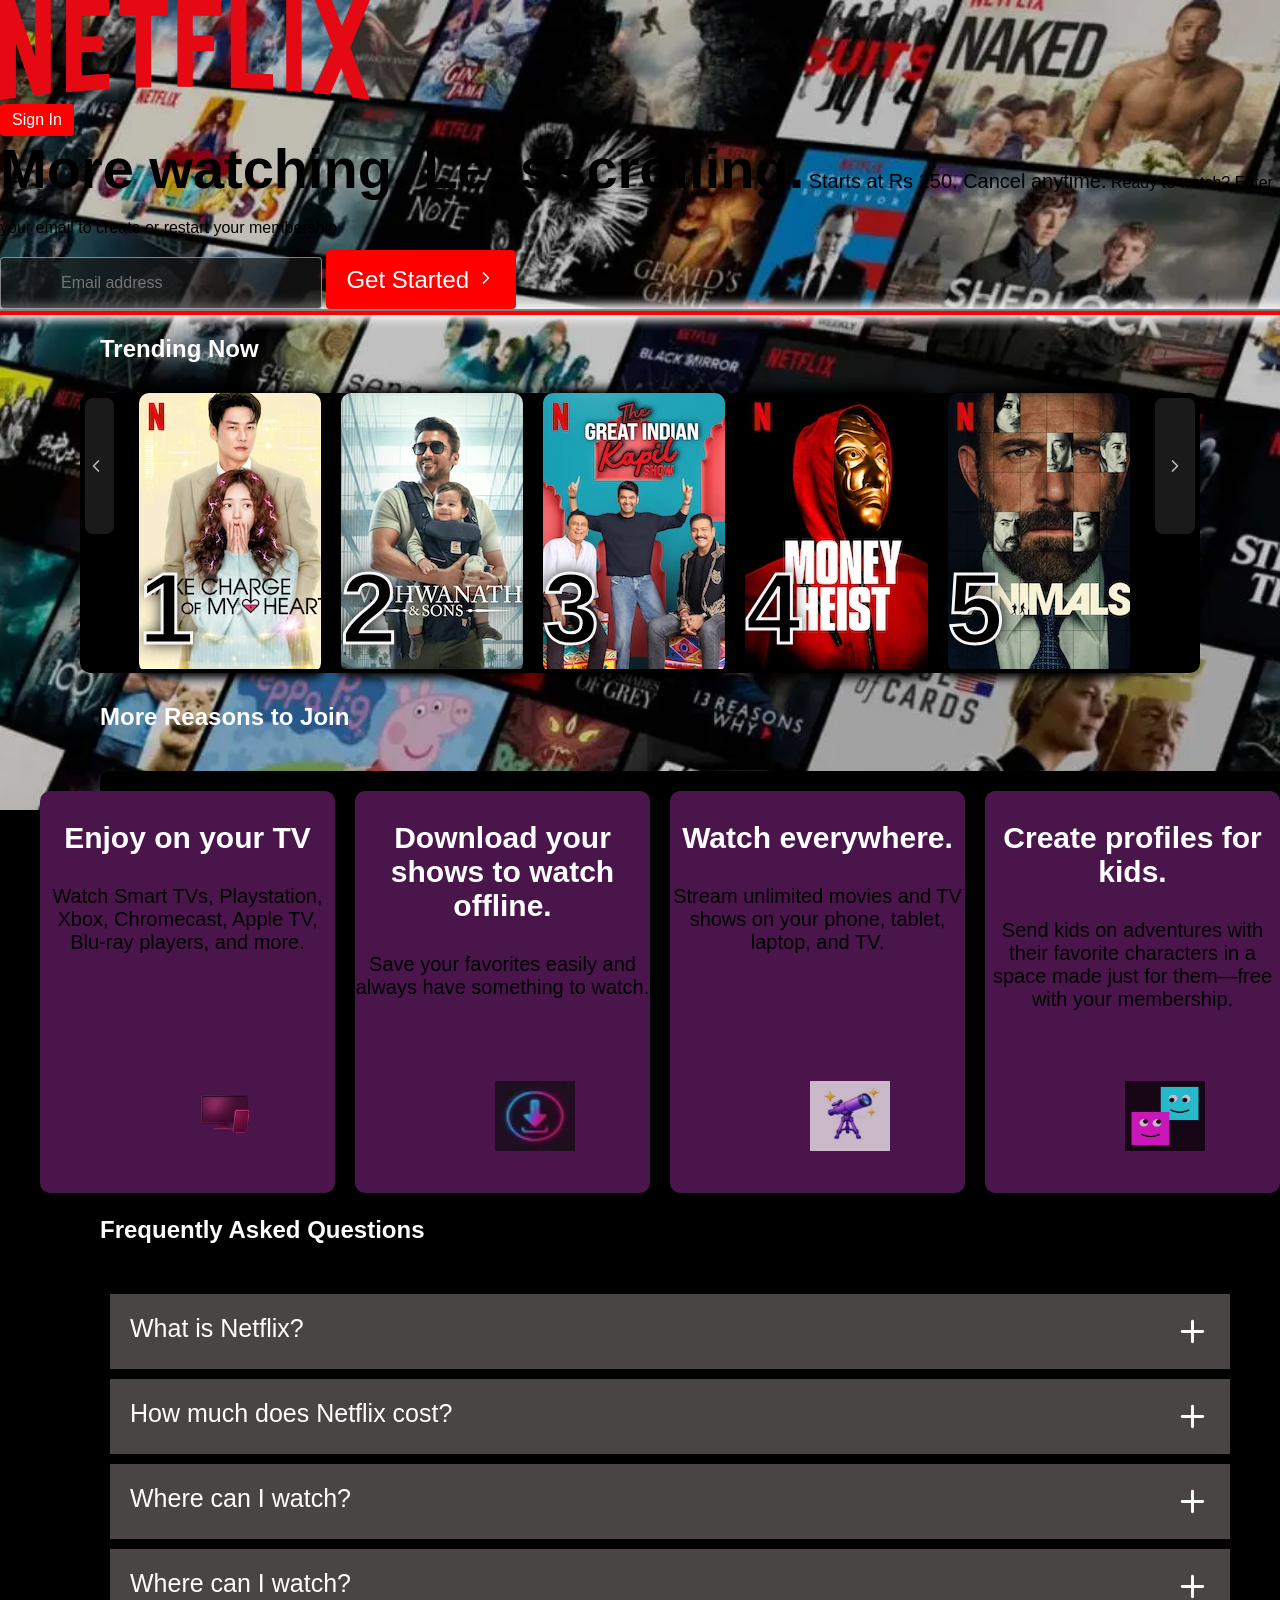
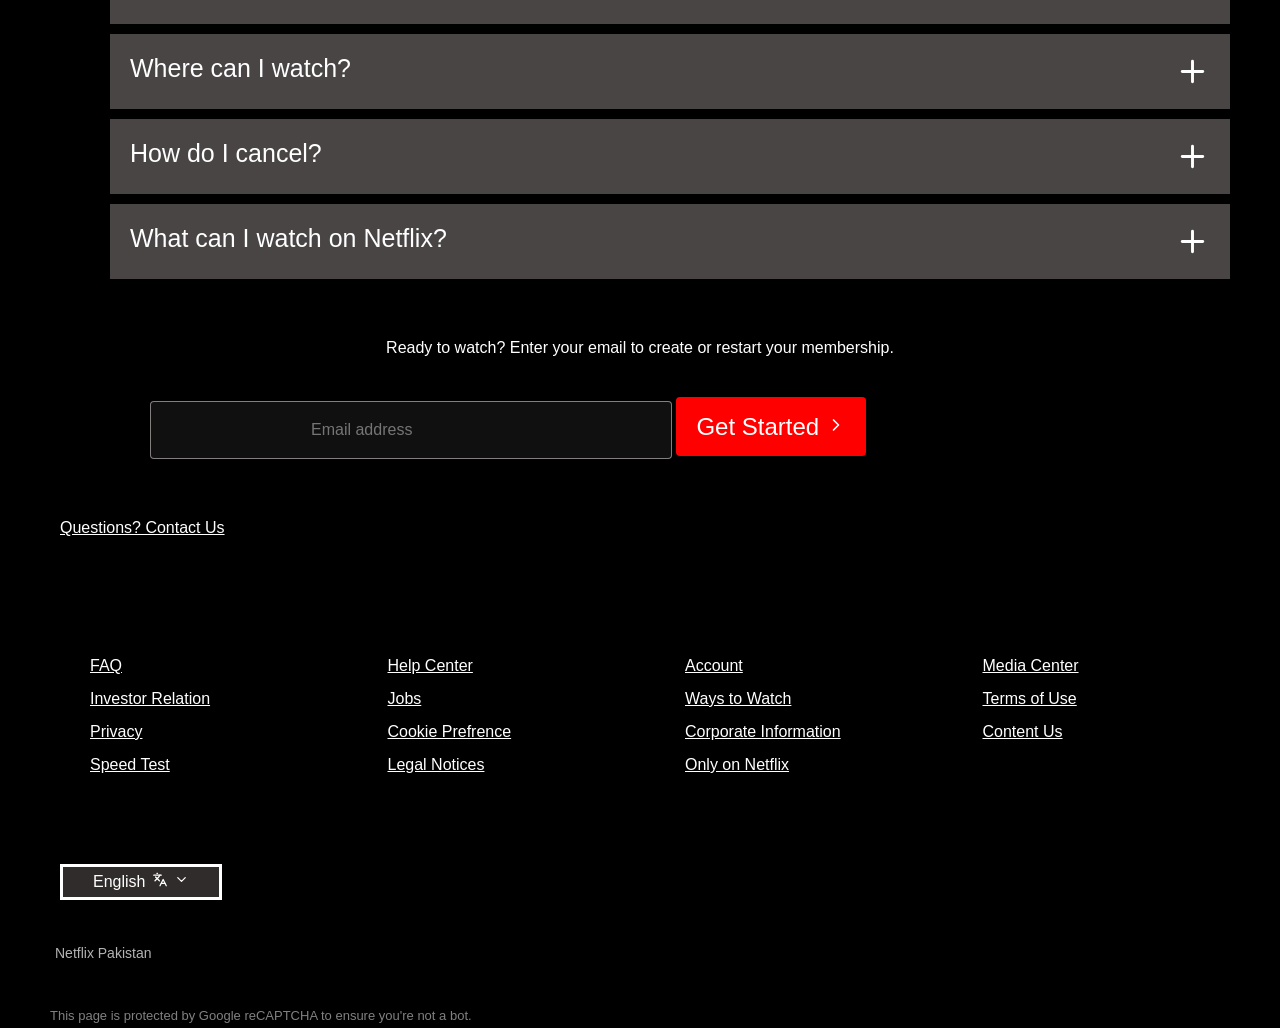
==== commit 9615d490: "Add telescope image to assets directory" ====
--- a/index.html
+++ b/index.html
@@ -68,19 +68,19 @@
             </div>
             <div class="card">
                 <div class="rank"> 2</div>
-                <img src="./assets/images/image_12.webp" alt="">
+                <img src="./assets/images/image_12.webp" alt="2">
             </div>
             <div class="card">
                 <div class="rank"> 3</div>
-                <img src="./assets/images/image_14.webp" alt="">
+                <img src="./assets/images/image_14.webp" alt="3">
             </div>
             <div class="card">
                 <div class="rank"> 4</div>
-                <img src="./assets/images/image_15.webp" alt="">
+                <img src="./assets/images/image_15.webp" alt=4">
             </div>
             <div class="card">
                 <div class="rank"> 5</div>
-                <img src="./assets/images/image_13.webp" alt="">
+                <img src="./assets/images/image_13.webp" alt="5">
                 </div>
             <button class="arrow">
                 <svg
@@ -103,21 +103,23 @@
         <div class="purple">
             <h2>Enjoy on your TV</h2>
             <p>Watch Smart TVs, Playstation, Xbox, Chromecast, Apple TV, Blu-ray players, and more.</p>
-            <img class="computer" src="./assets/images/image_comp.jfif" alt="A television displaying streaming content, representing watching shows on a TV.">
+            <img class="computer" src="./assets/images/com.png" alt="">
         </div>
         <div class="purple">
             <h2>Download your shows to watch offline.</h2>
             <p>Save your favorites easily and always have something to watch.</p>
-            <img class="offline" src="./assets/images/arrow-image.jfif" alt="">
+            <img class="offline" src="./assets/images/Arrow.webp" alt="">
             </div>
             <div class="purple">
             <h2>Watch everywhere.</h2>
-            <p>Stream unlimited movies and TV shows on your phone, tablet, laptop, and TV.</p>
+            <p> Stream unlimited movies and TV shows on your phone, tablet, laptop, and TV.</p>
+            <img  class="tele" src="./assets/images/telescope.jfif" alt="">
     </div>
     <div class="purple">
         <h2>Create profiles for kids.</h2>
         <p>Send kids on adventures with their favorite characters in a space made just for them—free with your membership.</p>
-    </div>
+    <img  class="kids" src="./assets/images/box.png" alt="">
+      </div>
 </div>
 <div class="ans">
     <h2>Frequently Asked Questions</h2>
@@ -278,15 +280,15 @@
     <div class="footer-item">
         <a href="FAQ">Help Center</a>
         <a href="FAQ">Jobs</a>
-        <a href="FAQ"> Cookie Prefrence</a>
-        <a href="FAQ"> Legal Notices</a>
+        <a href="FAQ">Cookie Prefrence</a>
+        <a href="FAQ">Legal Notices</a>
     </div>
 
     <div class="footer-item">
         <a href="FAQ">Account</a>
         <a href="FAQ">Ways to Watch</a>
-        <a href="FAQ"> Corporate Information</a>
-        <a href="FAQ"> Only on Netflix</a>
+        <a href="FAQ">Corporate Information</a>
+        <a href="FAQ">Only on Netflix</a>
     </div>
 
      <div class="footer-item">
--- a/css/style.css
+++ b/css/style.css
@@ -9,6 +9,8 @@
 
 body {
     background-color: black;
+    /* background-size: cover; */
+    /* background-repeat: no-repeat; */
 }
 
 .main {
@@ -17,53 +19,9 @@
     position: relative;
     background-position: center center;
     background-repeat: no-repeat;
-    background-size: max(1350px, 100vw);
-}
-
-.main .box {
-    height: 100%;
-    width: 100%;
-    opacity: 0.69;
-    position: absolute;
-    top: 0;
-    background-color: black;
-}
-
-nav {
-    display: flex;
-    align-items: center;
-    justify-content: space-between;
-    max-width: 90vw;
-}
-
-nav img {
-    width: 140px;
-    position: relative;
-    z-index: 10;
-    margin: 20px;
-    margin-left: 100px;
-}
-
-nav button {
-    position: relative;
-    z-index: 10;
-
-
-}
-
-.hero {
-    font-family: "Inter", sans-serif;
-    height: calc(97% - 62px);
-    display: flex;
-    justify-content: center;
-    align-items: center;
-    flex-direction: column;
-    color: white;
-    position: relative;
-    padding: 0px 30px;
-    text-align: center;
-
-
+    /* background-size: max(1350px, 100vw); */
+    background-size: cover;
+    width: 100%
 }
 
 .hero .firstchild {
@@ -141,7 +99,7 @@
 .trending{
     display: flex;
     justify-content: space-between;
-    margin: 20px 100px;
+    margin: 10px 80px;
     gap: 20px;
     background-color: black;
     border-radius: 10px;
@@ -162,7 +120,7 @@
 }
 .card{
     position: relative;
-    width: 100%;
+    width: 150%;
     height: 100%;
     border-radius: 10px;
     overflow: hidden;
@@ -208,6 +166,7 @@
 }
 
 .purple{
+    right: 80px;
     background-color: #4A154B ;
     border-radius: 10px;
     gap: 20px;
@@ -216,6 +175,7 @@
     align-items: center;
     text-align: center;
     width: 35%;
+    position: relative;
 }
 .purple h2{
     color:white;
@@ -408,11 +368,34 @@
     width: 80px;
     height: 70px;
     margin: 40px;
-    opacity: 0.5;
+    opacity: 0.7;
+    position: absolute;
+    left: 100px;
+    top: 250px;
 }
 .offline{
     width: 80px;
     height: 70px;
     margin: 40px;
-    opacity: 0.5;
+    opacity: 0.7;
+    position: absolute;
+    left: 100px;
+    top: 250px;
+}
+.tele{width: 80px;
+    height: 70px;
+    margin: 40px;
+    opacity: 0.7;
+    position: absolute;
+    left: 100px;
+    top: 250px;
+    
+}
+ .kids{width: 80px;
+    height: 70px;
+    margin: 40px;
+    opacity: 0.7;
+    position: absolute;
+    left: 100px;
+    top: 250px;
 }
